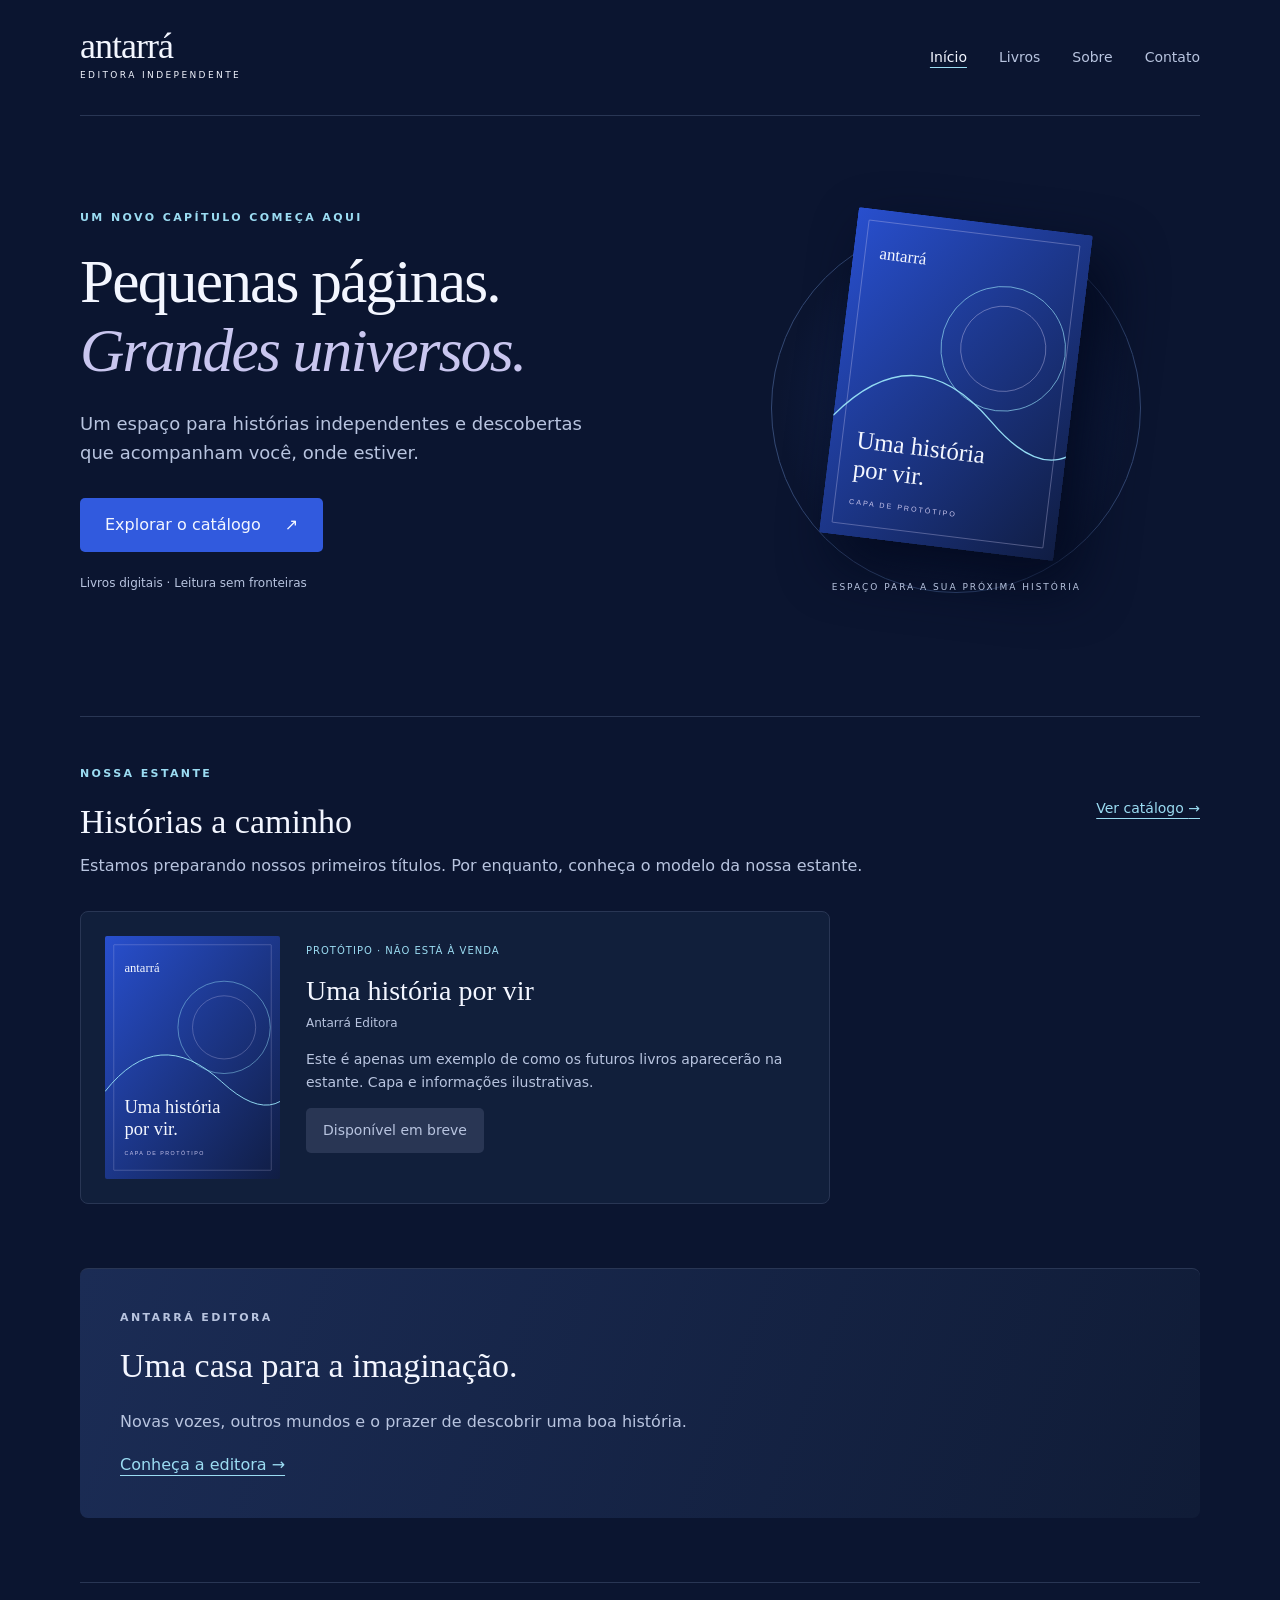
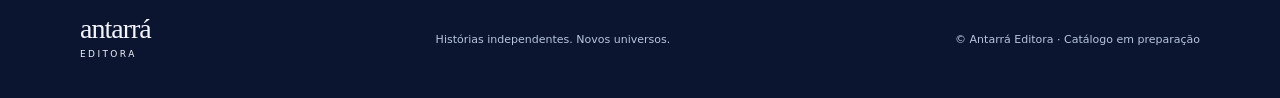
==== index.html @ 4601acd3 "Cria base da livraria Antarrá com catálogo JSON e guia para iniciantes" ====
<!doctype html>
<html lang="pt-BR">
<head><meta charset="utf-8"><meta name="viewport" content="width=device-width, initial-scale=1"><meta name="description" content="Antarrá Editora — histórias independentes, novos universos."><title>Início | Antarrá Editora</title><link rel="stylesheet" href="css/style.css"><script src="js/loja.js" defer></script></head>
<body><a class="skip" href="#conteudo">Pular para o conteúdo</a><header class="header wrap"><a class="brand" href="index.html" aria-label="Antarrá Editora, início">antarrá<span>EDITORA INDEPENDENTE</span></a><nav aria-label="Menu principal"><a href="index.html" aria-current="page">Início</a><a href="livros.html">Livros</a><a href="sobre.html">Sobre</a><a href="contato.html">Contato</a></nav></header><main id="conteudo"><section class="hero wrap"><div><p class="eyebrow">UM NOVO CAPÍTULO COMEÇA AQUI</p><h1>Pequenas páginas.<br><em>Grandes universos.</em></h1><p class="lead">Um espaço para histórias independentes e descobertas que acompanham você, onde estiver.</p><a class="button" href="livros.html">Explorar o catálogo <span aria-hidden="true">↗</span></a><p class="quiet">Livros digitais · Leitura sem fronteiras</p></div><div class="hero-art" aria-hidden="true"><div class="orbit"></div><img src="capas/prototipo.svg" alt="" width="360" height="500"><span class="art-caption">ESPAÇO PARA A SUA PRÓXIMA HISTÓRIA</span></div></section><section class="shelf wrap"><div class="section-heading"><div><p class="eyebrow">NOSSA ESTANTE</p><h2>Histórias a caminho</h2></div><a href="livros.html">Ver catálogo <span aria-hidden="true">→</span></a></div><p class="intro">Estamos preparando nossos primeiros títulos. Por enquanto, conheça o modelo da nossa estante.</p><div class="catalogo" data-catalogo aria-live="polite"><p>Carregando catálogo…</p></div><noscript><p>Ative o JavaScript para visualizar o catálogo.</p></noscript></section><section class="note wrap"><p class="eyebrow">ANTARRÁ EDITORA</p><h2>Uma casa para a imaginação.</h2><p>Novas vozes, outros mundos e o prazer de descobrir uma boa história.</p><a href="sobre.html">Conheça a editora →</a></section></main><footer class="wrap footer"><a class="brand" href="index.html">antarrá<span>EDITORA</span></a><p>Histórias independentes. Novos universos.</p><small>© Antarrá Editora · Catálogo em preparação</small></footer></body></html>
---- css/style.css ----
:root{--navy:#0b1530;--royal:#315ade;--cyan:#9bdcf2;--ice:#f3f6ff;--lavender:#c9c6ef;--muted:#b8c4df;--line:#293654}*{box-sizing:border-box}body{margin:0;background:var(--navy);color:var(--ice);font:16px/1.65 system-ui,sans-serif}a{color:inherit;text-underline-offset:5px}button,a{-webkit-tap-highlight-color:transparent}a:focus-visible,button:focus-visible{outline:3px solid var(--cyan);outline-offset:5px}.wrap{width:min(1120px,calc(100% - 48px));margin-inline:auto}.header{display:flex;align-items:center;justify-content:space-between;gap:24px;padding-block:28px;border-bottom:1px solid var(--line)}.brand{font:36px/1 Georgia,serif;text-decoration:none;letter-spacing:-1px}.brand span{display:block;font:9px/2.5 system-ui,sans-serif;letter-spacing:2.4px}nav{display:flex;gap:32px}nav a{text-decoration:none;font-size:14px;color:var(--muted)}nav a:hover,nav a[aria-current]{color:var(--ice)}nav a[aria-current]{text-decoration:underline;text-decoration-color:var(--cyan)}.hero{display:grid;grid-template-columns:1.2fr 1fr;align-items:center;gap:48px;padding-block:72px 88px}.eyebrow{font-size:11px;letter-spacing:2.4px;font-weight:650;color:var(--cyan);margin:0 0 20px}h1,h2,h3{font-family:Georgia,serif;font-weight:400;line-height:1.12;margin:0 0 24px}h1{font-size:clamp(40px,4.8vw,64px);letter-spacing:-1.8px}h2{font-size:34px}h3{font-size:28px}em{font-weight:400;color:var(--lavender)}.lead{font-size:18px;color:var(--muted);max-width:520px;margin-bottom:30px}.button{display:inline-flex;justify-content:center;align-items:center;gap:24px;border:1px solid transparent;border-radius:5px;background:var(--royal);color:var(--ice);padding:13px 24px;font:inherit;text-decoration:none;cursor:pointer}.button:hover{background:#4069ef}.quiet{font-size:12px;color:var(--muted);margin-top:22px}.hero-art{position:relative;display:flex;justify-content:center;align-items:center;min-height:440px;flex-direction:column}.hero-art img{width:236px;height:auto;transform:rotate(7deg);box-shadow:20px 24px 55px #030a20;z-index:1}.orbit{position:absolute;width:370px;height:370px;border:1px solid #334873;border-radius:50%;background:radial-gradient(circle,#25438a66,transparent 68%)}.art-caption{margin-top:32px;color:var(--muted);font-size:9px;letter-spacing:2px;z-index:1}.shelf{border-top:1px solid var(--line);padding-block:48px 64px}.section-heading{display:flex;justify-content:space-between;align-items:center;gap:20px}.section-heading h2{margin-bottom:12px}.section-heading a{font-size:14px;color:var(--cyan)}.intro{color:var(--muted);margin:0 0 32px}.catalogo{display:grid;grid-template-columns:repeat(2,minmax(0,1fr));gap:24px}.book{display:grid;grid-template-columns:130px minmax(0,1fr);gap:26px;background:#111f3b;border:1px solid var(--line);border-radius:8px;padding:24px}.book img{width:100%;height:auto;aspect-ratio:360/500;object-fit:cover}.book p{color:var(--muted);font-size:14px}.book h3{margin:12px 0 8px}.badge{font-size:10px;letter-spacing:1px;text-transform:uppercase;color:var(--cyan)}.book .author{font-size:12px;margin:0}.book .price{font-size:19px;color:var(--ice)}.book .button{font-size:14px;padding:10px 16px;width:100%}.button:disabled{background:#293654;color:var(--muted);cursor:default}.note{padding:40px;border-top:1px solid var(--line);background:linear-gradient(110deg,#1b2c55,#101c37);border-radius:8px;margin-bottom:64px}.note p{max-width:600px;color:var(--muted)}.note a{color:var(--cyan)}.footer{border-top:1px solid var(--line);display:flex;align-items:center;justify-content:space-between;gap:24px;padding-block:32px}.footer .brand{font-size:28px}.footer p,.footer small{font-size:11px;color:var(--muted)}.page-section{padding-block:64px 90px;min-height:65vh}.page-section .catalogo{margin-top:36px}.notice{padding:20px 24px;border:1px solid var(--line);border-left:3px solid var(--lavender);border-radius:4px;color:var(--muted);margin-block:28px}.notice h2{font-size:25px;color:var(--ice)}.prose{max-width:850px}.prose>p{max-width:650px;color:var(--muted)}.prose h2{margin-top:36px}.text-link{display:inline-block;margin-top:24px;color:var(--cyan)}dialog{background:#111f3b;color:var(--ice);border:1px solid var(--line);border-radius:10px;width:min(460px,calc(100% - 32px));padding:28px;max-height:85vh;overflow:auto}dialog::backdrop{background:#03091bcc}dialog h2{font-size:28px;margin-top:20px}.close{float:right;background:none;border:1px solid var(--line);color:var(--ice);border-radius:4px;padding:8px 12px;cursor:pointer}.language{display:block;border:1px solid var(--line);padding:14px;margin-top:12px;border-radius:4px;text-decoration:none}.language:hover{border-color:var(--cyan)}.skip{position:absolute;top:-100px;left:20px;background:var(--ice);color:var(--navy);padding:10px;z-index:5}.skip:focus{top:10px}@media(min-width:850px){.book:only-child{grid-column:1/-1;max-width:750px;grid-template-columns:175px minmax(0,1fr)}.book:only-child .button{width:auto}}@media(max-width:850px){.hero{gap:20px}.catalogo{grid-template-columns:1fr}.footer{flex-wrap:wrap}.hero-art img{width:190px}.orbit{width:290px;height:290px}}@media(max-width:600px){.wrap{width:calc(100% - 32px)}.header{flex-direction:column;gap:20px;padding-block:22px}nav{gap:26px}.hero{grid-template-columns:1fr;padding-block:44px;gap:8px}.hero-art{min-height:350px}.hero h1{font-size:44px}.hero-art img{width:185px}.section-heading{align-items:flex-start}.section-heading h2{font-size:28px}.book{grid-template-columns:90px minmax(0,1fr);padding:18px;gap:18px}.book h3{font-size:24px}.note{padding:26px}.footer{align-items:flex-start;flex-direction:column;gap:12px}.footer p{margin:0}.page-section{padding-block:40px 60px}h1{font-size:40px}.lead{font-size:16px}}@media(prefers-reduced-motion:no-preference){a,button{transition:background .15s,color .15s}}
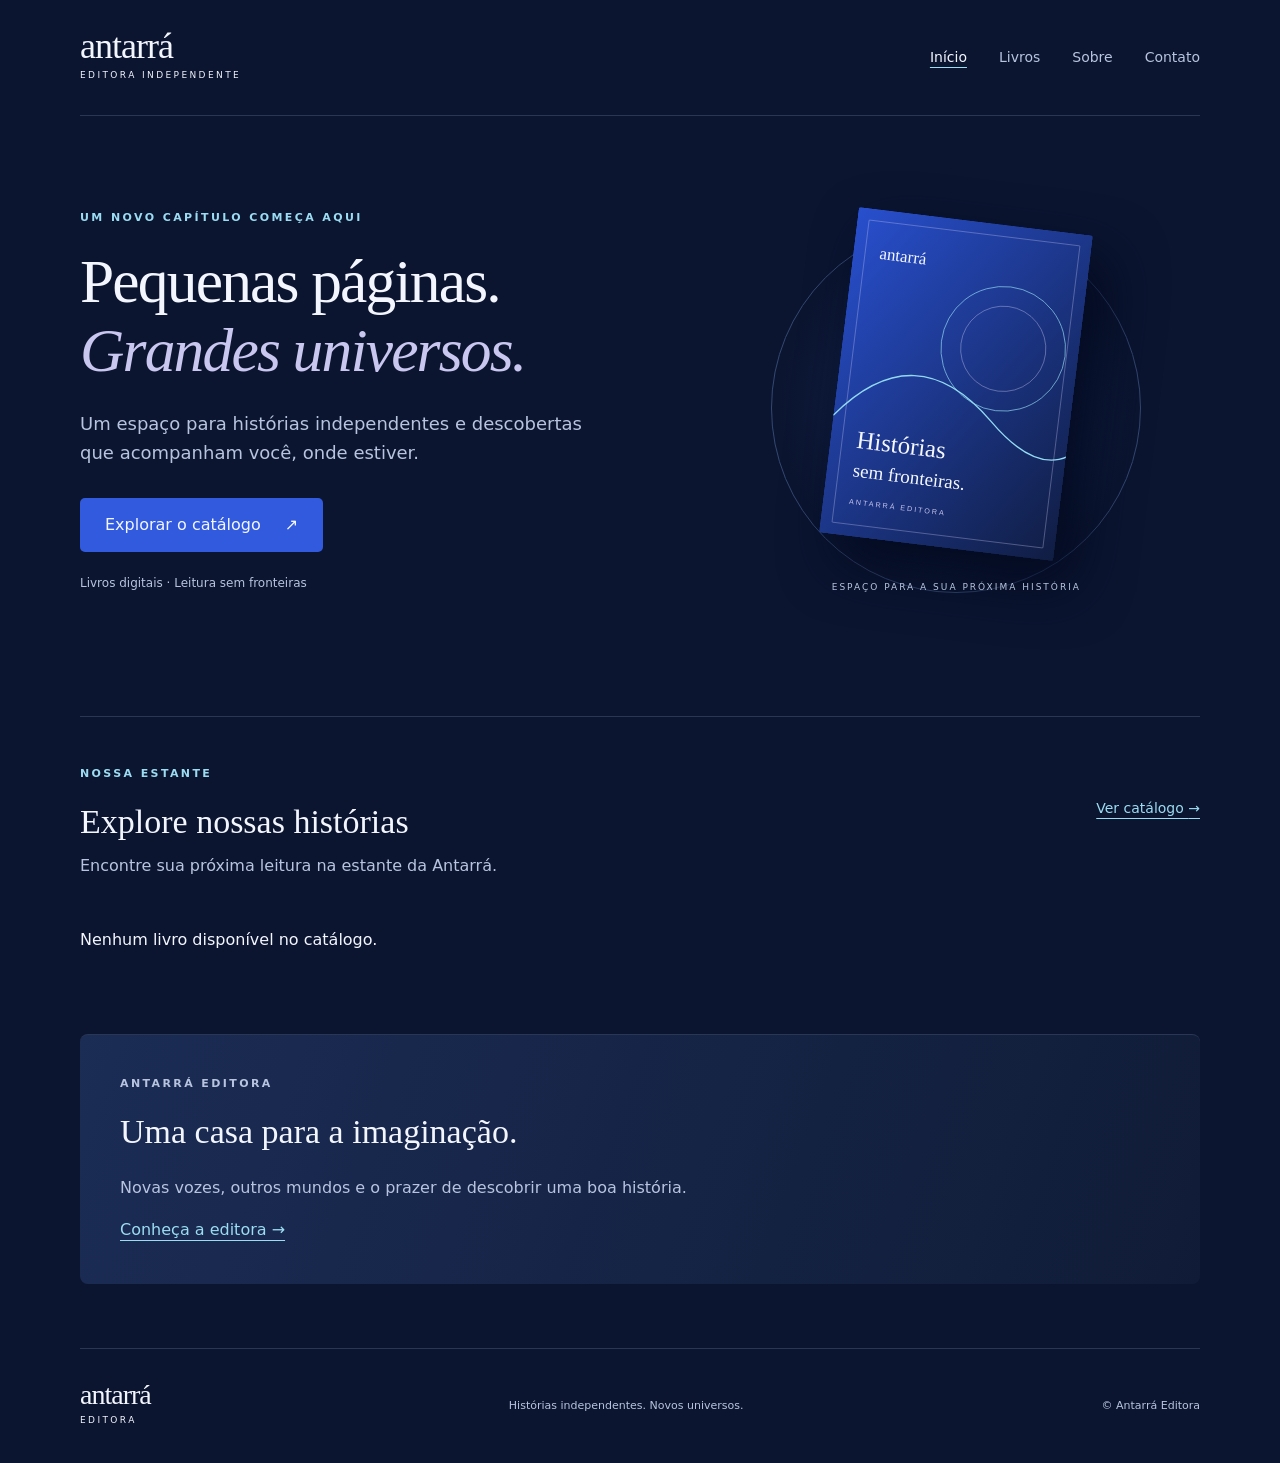
==== commit 8cae0a5e: "Remove avisos de desenvolvimento e prepara páginas públicas da livraria" ====
--- a/index.html
+++ b/index.html
@@ -1,4 +1,4 @@
 <!doctype html>
 <html lang="pt-BR">
 <head><meta charset="utf-8"><meta name="viewport" content="width=device-width, initial-scale=1"><meta name="description" content="Antarrá Editora — histórias independentes, novos universos."><title>Início | Antarrá Editora</title><link rel="stylesheet" href="css/style.css"><script src="js/loja.js" defer></script></head>
-<body><a class="skip" href="#conteudo">Pular para o conteúdo</a><header class="header wrap"><a class="brand" href="index.html" aria-label="Antarrá Editora, início">antarrá<span>EDITORA INDEPENDENTE</span></a><nav aria-label="Menu principal"><a href="index.html" aria-current="page">Início</a><a href="livros.html">Livros</a><a href="sobre.html">Sobre</a><a href="contato.html">Contato</a></nav></header><main id="conteudo"><section class="hero wrap"><div><p class="eyebrow">UM NOVO CAPÍTULO COMEÇA AQUI</p><h1>Pequenas páginas.<br><em>Grandes universos.</em></h1><p class="lead">Um espaço para histórias independentes e descobertas que acompanham você, onde estiver.</p><a class="button" href="livros.html">Explorar o catálogo <span aria-hidden="true">↗</span></a><p class="quiet">Livros digitais · Leitura sem fronteiras</p></div><div class="hero-art" aria-hidden="true"><div class="orbit"></div><img src="capas/prototipo.svg" alt="" width="360" height="500"><span class="art-caption">ESPAÇO PARA A SUA PRÓXIMA HISTÓRIA</span></div></section><section class="shelf wrap"><div class="section-heading"><div><p class="eyebrow">NOSSA ESTANTE</p><h2>Histórias a caminho</h2></div><a href="livros.html">Ver catálogo <span aria-hidden="true">→</span></a></div><p class="intro">Estamos preparando nossos primeiros títulos. Por enquanto, conheça o modelo da nossa estante.</p><div class="catalogo" data-catalogo aria-live="polite"><p>Carregando catálogo…</p></div><noscript><p>Ative o JavaScript para visualizar o catálogo.</p></noscript></section><section class="note wrap"><p class="eyebrow">ANTARRÁ EDITORA</p><h2>Uma casa para a imaginação.</h2><p>Novas vozes, outros mundos e o prazer de descobrir uma boa história.</p><a href="sobre.html">Conheça a editora →</a></section></main><footer class="wrap footer"><a class="brand" href="index.html">antarrá<span>EDITORA</span></a><p>Histórias independentes. Novos universos.</p><small>© Antarrá Editora · Catálogo em preparação</small></footer></body></html>
+<body><a class="skip" href="#conteudo">Pular para o conteúdo</a><header class="header wrap"><a class="brand" href="index.html" aria-label="Antarrá Editora, início">antarrá<span>EDITORA INDEPENDENTE</span></a><nav aria-label="Menu principal"><a href="index.html" aria-current="page">Início</a><a href="livros.html">Livros</a><a href="sobre.html">Sobre</a><a href="contato.html">Contato</a></nav></header><main id="conteudo"><section class="hero wrap"><div><p class="eyebrow">UM NOVO CAPÍTULO COMEÇA AQUI</p><h1>Pequenas páginas.<br><em>Grandes universos.</em></h1><p class="lead">Um espaço para histórias independentes e descobertas que acompanham você, onde estiver.</p><a class="button" href="livros.html">Explorar o catálogo <span aria-hidden="true">↗</span></a><p class="quiet">Livros digitais · Leitura sem fronteiras</p></div><div class="hero-art" aria-hidden="true"><div class="orbit"></div><img src="capas/editorial.svg" alt="" width="360" height="500"><span class="art-caption">ESPAÇO PARA A SUA PRÓXIMA HISTÓRIA</span></div></section><section class="shelf wrap"><div class="section-heading"><div><p class="eyebrow">NOSSA ESTANTE</p><h2>Explore nossas histórias</h2></div><a href="livros.html">Ver catálogo <span aria-hidden="true">→</span></a></div><p class="intro">Encontre sua próxima leitura na estante da Antarrá.</p><div class="catalogo" data-catalogo aria-live="polite"><p>Carregando catálogo…</p></div><noscript><p>Ative o JavaScript para visualizar o catálogo.</p></noscript></section><section class="note wrap"><p class="eyebrow">ANTARRÁ EDITORA</p><h2>Uma casa para a imaginação.</h2><p>Novas vozes, outros mundos e o prazer de descobrir uma boa história.</p><a href="sobre.html">Conheça a editora →</a></section></main><footer class="wrap footer"><a class="brand" href="index.html">antarrá<span>EDITORA</span></a><p>Histórias independentes. Novos universos.</p><small>© Antarrá Editora</small></footer></body></html>
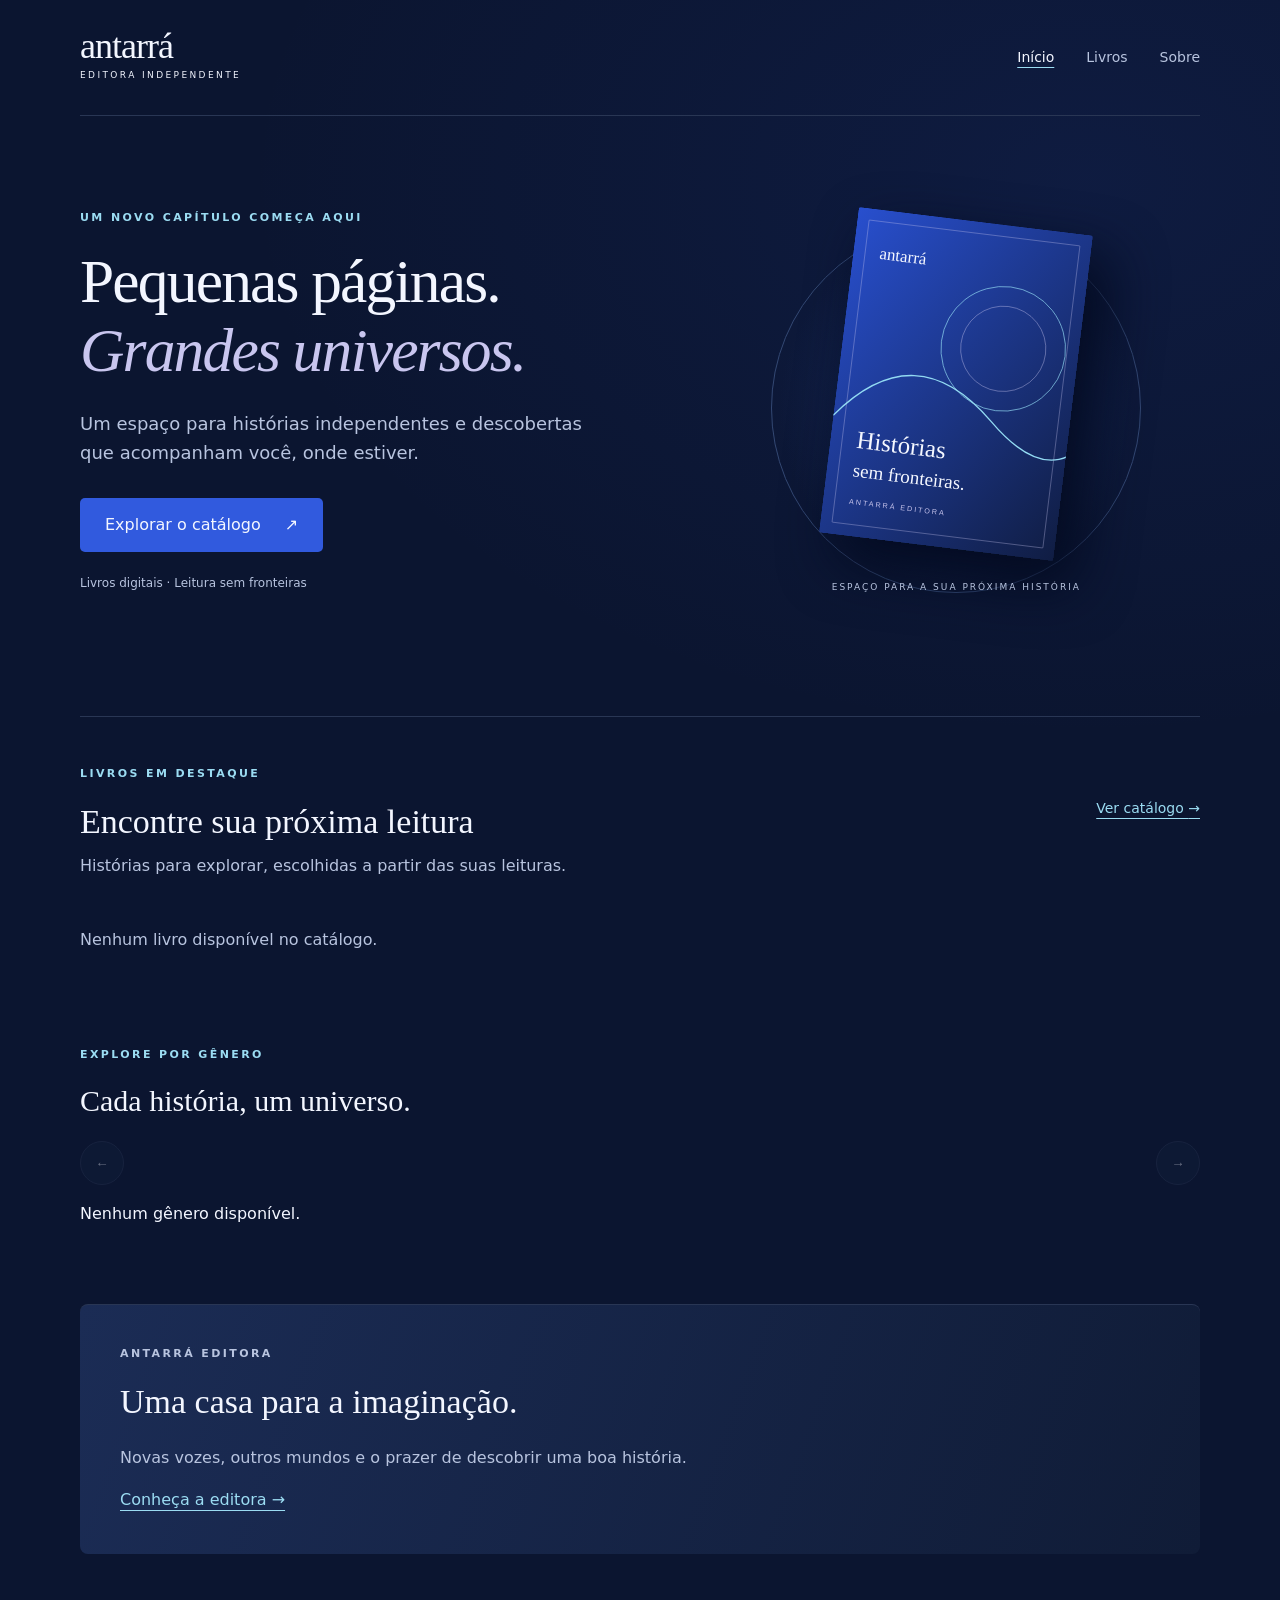
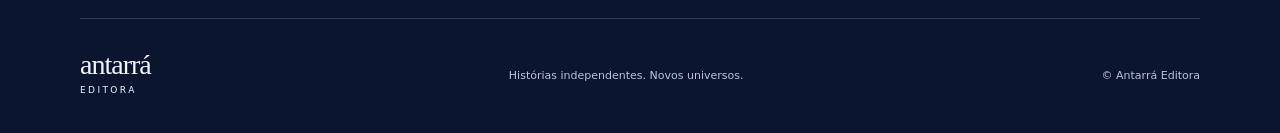
==== commit 92644842: "Evolui catálogo com gêneros, detalhes acessíveis, versões e destaques locais" ====
--- a/index.html
+++ b/index.html
@@ -1,4 +1,4 @@
 <!doctype html>
 <html lang="pt-BR">
 <head><meta charset="utf-8"><meta name="viewport" content="width=device-width, initial-scale=1"><meta name="description" content="Antarrá Editora — histórias independentes, novos universos."><title>Início | Antarrá Editora</title><link rel="stylesheet" href="css/style.css"><script src="js/loja.js" defer></script></head>
-<body><a class="skip" href="#conteudo">Pular para o conteúdo</a><header class="header wrap"><a class="brand" href="index.html" aria-label="Antarrá Editora, início">antarrá<span>EDITORA INDEPENDENTE</span></a><nav aria-label="Menu principal"><a href="index.html" aria-current="page">Início</a><a href="livros.html">Livros</a><a href="sobre.html">Sobre</a><a href="contato.html">Contato</a></nav></header><main id="conteudo"><section class="hero wrap"><div><p class="eyebrow">UM NOVO CAPÍTULO COMEÇA AQUI</p><h1>Pequenas páginas.<br><em>Grandes universos.</em></h1><p class="lead">Um espaço para histórias independentes e descobertas que acompanham você, onde estiver.</p><a class="button" href="livros.html">Explorar o catálogo <span aria-hidden="true">↗</span></a><p class="quiet">Livros digitais · Leitura sem fronteiras</p></div><div class="hero-art" aria-hidden="true"><div class="orbit"></div><img src="capas/editorial.svg" alt="" width="360" height="500"><span class="art-caption">ESPAÇO PARA A SUA PRÓXIMA HISTÓRIA</span></div></section><section class="shelf wrap"><div class="section-heading"><div><p class="eyebrow">NOSSA ESTANTE</p><h2>Explore nossas histórias</h2></div><a href="livros.html">Ver catálogo <span aria-hidden="true">→</span></a></div><p class="intro">Encontre sua próxima leitura na estante da Antarrá.</p><div class="catalogo" data-catalogo aria-live="polite"><p>Carregando catálogo…</p></div><noscript><p>Ative o JavaScript para visualizar o catálogo.</p></noscript></section><section class="note wrap"><p class="eyebrow">ANTARRÁ EDITORA</p><h2>Uma casa para a imaginação.</h2><p>Novas vozes, outros mundos e o prazer de descobrir uma boa história.</p><a href="sobre.html">Conheça a editora →</a></section></main><footer class="wrap footer"><a class="brand" href="index.html">antarrá<span>EDITORA</span></a><p>Histórias independentes. Novos universos.</p><small>© Antarrá Editora</small></footer></body></html>
+<body><a class="skip" href="#conteudo">Pular para o conteúdo</a><header class="header wrap"><a class="brand" href="index.html" aria-label="Antarrá Editora, início">antarrá<span>EDITORA INDEPENDENTE</span></a><nav aria-label="Menu principal"><a href="index.html" aria-current="page">Início</a><a href="livros.html">Livros</a><a href="sobre.html">Sobre</a></nav></header><main id="conteudo"><section class="hero wrap"><div><p class="eyebrow">UM NOVO CAPÍTULO COMEÇA AQUI</p><h1>Pequenas páginas.<br><em>Grandes universos.</em></h1><p class="lead">Um espaço para histórias independentes e descobertas que acompanham você, onde estiver.</p><a class="button" href="livros.html">Explorar o catálogo <span aria-hidden="true">↗</span></a><p class="quiet">Livros digitais · Leitura sem fronteiras</p></div><div class="hero-art" aria-hidden="true"><div class="orbit"></div><img src="capas/editorial.svg" alt="" width="360" height="500"><span class="art-caption">ESPAÇO PARA A SUA PRÓXIMA HISTÓRIA</span></div></section><section class="shelf wrap"><div class="section-heading"><div><p class="eyebrow">LIVROS EM DESTAQUE</p><h2>Encontre sua próxima leitura</h2></div><a href="livros.html">Ver catálogo <span aria-hidden="true">→</span></a></div><p class="intro">Histórias para explorar, escolhidas a partir das suas leituras.</p><div class="catalogo" data-catalogo="destaques" aria-live="polite"><p>Carregando catálogo…</p></div><noscript><p>Ative o JavaScript para visualizar o catálogo.</p></noscript></section><section class="genres wrap" aria-labelledby="generos-titulo"><p class="eyebrow">EXPLORE POR GÊNERO</p><h2 id="generos-titulo">Cada história, um universo.</h2><div class="genre-scroll"><button class="scroll-genre" type="button" data-scroll-generos="-1" aria-label="Rolar gêneros para a esquerda">←</button><nav class="genre-strip" data-generos-home aria-label="Gêneros literários"></nav><button class="scroll-genre" type="button" data-scroll-generos="1" aria-label="Rolar gêneros para a direita">→</button></div><p data-generos-vazio hidden>Nenhum gênero disponível.</p></section><section class="note wrap"><p class="eyebrow">ANTARRÁ EDITORA</p><h2>Uma casa para a imaginação.</h2><p>Novas vozes, outros mundos e o prazer de descobrir uma boa história.</p><a href="sobre.html">Conheça a editora →</a></section></main><footer class="wrap footer"><a class="brand" href="index.html">antarrá<span>EDITORA</span></a><p>Histórias independentes. Novos universos.</p><small>© Antarrá Editora</small></footer></body></html>
--- a/css/style.css
+++ b/css/style.css
@@ -1 +1,17 @@
 :root{--navy:#0b1530;--royal:#315ade;--cyan:#9bdcf2;--ice:#f3f6ff;--lavender:#c9c6ef;--muted:#b8c4df;--line:#293654}*{box-sizing:border-box}body{margin:0;background:var(--navy);color:var(--ice);font:16px/1.65 system-ui,sans-serif}a{color:inherit;text-underline-offset:5px}button,a{-webkit-tap-highlight-color:transparent}a:focus-visible,button:focus-visible{outline:3px solid var(--cyan);outline-offset:5px}.wrap{width:min(1120px,calc(100% - 48px));margin-inline:auto}.header{display:flex;align-items:center;justify-content:space-between;gap:24px;padding-block:28px;border-bottom:1px solid var(--line)}.brand{font:36px/1 Georgia,serif;text-decoration:none;letter-spacing:-1px}.brand span{display:block;font:9px/2.5 system-ui,sans-serif;letter-spacing:2.4px}nav{display:flex;gap:32px}nav a{text-decoration:none;font-size:14px;color:var(--muted)}nav a:hover,nav a[aria-current]{color:var(--ice)}nav a[aria-current]{text-decoration:underline;text-decoration-color:var(--cyan)}.hero{display:grid;grid-template-columns:1.2fr 1fr;align-items:center;gap:48px;padding-block:72px 88px}.eyebrow{font-size:11px;letter-spacing:2.4px;font-weight:650;color:var(--cyan);margin:0 0 20px}h1,h2,h3{font-family:Georgia,serif;font-weight:400;line-height:1.12;margin:0 0 24px}h1{font-size:clamp(40px,4.8vw,64px);letter-spacing:-1.8px}h2{font-size:34px}h3{font-size:28px}em{font-weight:400;color:var(--lavender)}.lead{font-size:18px;color:var(--muted);max-width:520px;margin-bottom:30px}.button{display:inline-flex;justify-content:center;align-items:center;gap:24px;border:1px solid transparent;border-radius:5px;background:var(--royal);color:var(--ice);padding:13px 24px;font:inherit;text-decoration:none;cursor:pointer}.button:hover{background:#4069ef}.quiet{font-size:12px;color:var(--muted);margin-top:22px}.hero-art{position:relative;display:flex;justify-content:center;align-items:center;min-height:440px;flex-direction:column}.hero-art img{width:236px;height:auto;transform:rotate(7deg);box-shadow:20px 24px 55px #030a20;z-index:1}.orbit{position:absolute;width:370px;height:370px;border:1px solid #334873;border-radius:50%;background:radial-gradient(circle,#25438a66,transparent 68%)}.art-caption{margin-top:32px;color:var(--muted);font-size:9px;letter-spacing:2px;z-index:1}.shelf{border-top:1px solid var(--line);padding-block:48px 64px}.section-heading{display:flex;justify-content:space-between;align-items:center;gap:20px}.section-heading h2{margin-bottom:12px}.section-heading a{font-size:14px;color:var(--cyan)}.intro{color:var(--muted);margin:0 0 32px}.catalogo{display:grid;grid-template-columns:repeat(2,minmax(0,1fr));gap:24px}.book{display:grid;grid-template-columns:130px minmax(0,1fr);gap:26px;background:#111f3b;border:1px solid var(--line);border-radius:8px;padding:24px}.book img{width:100%;height:auto;aspect-ratio:360/500;object-fit:cover}.book p{color:var(--muted);font-size:14px}.book h3{margin:12px 0 8px}.badge{font-size:10px;letter-spacing:1px;text-transform:uppercase;color:var(--cyan)}.book .author{font-size:12px;margin:0}.book .price{font-size:19px;color:var(--ice)}.book .button{font-size:14px;padding:10px 16px;width:100%}.button:disabled{background:#293654;color:var(--muted);cursor:default}.note{padding:40px;border-top:1px solid var(--line);background:linear-gradient(110deg,#1b2c55,#101c37);border-radius:8px;margin-bottom:64px}.note p{max-width:600px;color:var(--muted)}.note a{color:var(--cyan)}.footer{border-top:1px solid var(--line);display:flex;align-items:center;justify-content:space-between;gap:24px;padding-block:32px}.footer .brand{font-size:28px}.footer p,.footer small{font-size:11px;color:var(--muted)}.page-section{padding-block:64px 90px;min-height:65vh}.page-section .catalogo{margin-top:36px}.notice{padding:20px 24px;border:1px solid var(--line);border-left:3px solid var(--lavender);border-radius:4px;color:var(--muted);margin-block:28px}.notice h2{font-size:25px;color:var(--ice)}.prose{max-width:850px}.prose>p{max-width:650px;color:var(--muted)}.prose h2{margin-top:36px}.text-link{display:inline-block;margin-top:24px;color:var(--cyan)}dialog{background:#111f3b;color:var(--ice);border:1px solid var(--line);border-radius:10px;width:min(460px,calc(100% - 32px));padding:28px;max-height:85vh;overflow:auto}dialog::backdrop{background:#03091bcc}dialog h2{font-size:28px;margin-top:20px}.close{float:right;background:none;border:1px solid var(--line);color:var(--ice);border-radius:4px;padding:8px 12px;cursor:pointer}.language{display:block;border:1px solid var(--line);padding:14px;margin-top:12px;border-radius:4px;text-decoration:none}.language:hover{border-color:var(--cyan)}.skip{position:absolute;top:-100px;left:20px;background:var(--ice);color:var(--navy);padding:10px;z-index:5}.skip:focus{top:10px}@media(min-width:850px){.book:only-child{grid-column:1/-1;max-width:750px;grid-template-columns:175px minmax(0,1fr)}.book:only-child .button{width:auto}}@media(max-width:850px){.hero{gap:20px}.catalogo{grid-template-columns:1fr}.footer{flex-wrap:wrap}.hero-art img{width:190px}.orbit{width:290px;height:290px}}@media(max-width:600px){.wrap{width:calc(100% - 32px)}.header{flex-direction:column;gap:20px;padding-block:22px}nav{gap:26px}.hero{grid-template-columns:1fr;padding-block:44px;gap:8px}.hero-art{min-height:350px}.hero h1{font-size:44px}.hero-art img{width:185px}.section-heading{align-items:flex-start}.section-heading h2{font-size:28px}.book{grid-template-columns:90px minmax(0,1fr);padding:18px;gap:18px}.book h3{font-size:24px}.note{padding:26px}.footer{align-items:flex-start;flex-direction:column;gap:12px}.footer p{margin:0}.page-section{padding-block:40px 60px}h1{font-size:40px}.lead{font-size:16px}}@media(prefers-reduced-motion:no-preference){a,button{transition:background .15s,color .15s}}
+
+/* Evolução do catálogo: gêneros, detalhes e versões. */
+body{--genre-accent:var(--cyan);--genre-glow:#315ade18;background-image:radial-gradient(ellipse at 85% 20%,var(--genre-glow),transparent 55%);background-attachment:fixed}
+body[data-tema="romance"]{--genre-accent:#f1b2c6;--genre-glow:#a23f6528}
+body[data-tema="misterio"]{--genre-accent:#b0bddc;--genre-glow:#53638822}
+body[data-tema="ficcao"]{--genre-accent:#9be9f3;--genre-glow:#168bb524}
+body[data-tema="aventura"]{--genre-accent:#e6cc92;--genre-glow:#957b2420}
+body[data-tema="drama"]{--genre-accent:#c6b5ee;--genre-glow:#78529824}
+body[data-tema="reflexao"]{--genre-accent:#d8c59f;--genre-glow:#8f784020}
+.genres{padding-block:12px 60px}.genres h2{font-size:30px}.genre-scroll{display:flex;align-items:center;gap:12px;min-width:0}.genre-strip{overflow-x:auto;overscroll-behavior-inline:contain;scrollbar-width:thin;display:flex;gap:12px;padding:8px 4px;min-width:0;flex:1}.genre-chip{display:inline-flex;align-items:center;flex-shrink:0;white-space:nowrap;text-decoration:none;font:inherit;font-size:14px;min-height:44px;padding:10px 16px;border:1px solid var(--line);border-radius:24px;background:#111f3b;color:var(--muted);cursor:pointer}.genre-chip:hover,.genre-chip[aria-pressed="true"]{color:var(--ice);border-color:var(--genre-accent);background:#203253}.scroll-genre{flex-shrink:0;min-width:44px;min-height:44px;color:var(--ice);border:1px solid var(--line);background:#111f3b;border-radius:50%;cursor:pointer}.scroll-genre:disabled{opacity:.4;cursor:default}.library-layout{display:grid;grid-template-columns:175px minmax(0,1fr);gap:32px;margin-top:40px}.genre-sidebar{min-width:0}.filter-title{font:600 13px/1.5 system-ui,sans-serif;color:var(--muted);text-transform:uppercase;letter-spacing:1.5px}.genre-options{display:flex;flex-direction:column;gap:10px}.genre-options .genre-chip{white-space:normal;text-align:left;border-radius:5px;justify-content:flex-start}.results-title{font-size:30px;color:var(--genre-accent)}.library-results{min-width:0}.library-results .catalogo{margin-top:24px}.catalogo .book{grid-template-columns:105px minmax(0,1fr);min-width:0;gap:20px;padding:20px;max-width:none;grid-column:auto}.book-copy{min-width:0;display:flex;flex-direction:column;align-items:flex-start}.book h3,.book p,.book-dialog h2,.version-title{overflow-wrap:anywhere}.book-open{padding:0;border:0;background:none;align-self:start;cursor:pointer;line-height:0;border-radius:4px}.book-open img{border-radius:3px;box-shadow:6px 10px 20px #030a2055}.book-open:focus-visible,.title-open:focus-visible,.genre-chip:focus-visible,.scroll-genre:focus-visible{outline:3px solid var(--cyan);outline-offset:4px}.title-open{color:inherit;font:inherit;text-align:left;background:none;border:0;padding:0;cursor:pointer}.title-open:hover{color:var(--genre-accent)}.book .badge{color:var(--genre-accent)}.book .button{margin-top:auto;min-height:44px;width:auto}.card-description{display:-webkit-box;-webkit-line-clamp:3;-webkit-box-orient:vertical;overflow:hidden}.book-copy .price{font-size:16px}.book-copy h3{font-size:25px}.modal-open{overflow:hidden}.book-dialog{width:min(900px,calc(100% - 32px));max-height:90dvh;padding:28px}.dialog-heading{display:flex;justify-content:space-between;align-items:flex-start;gap:20px;margin-bottom:26px}.dialog-heading h2{margin:0;line-height:1.2;flex:1;min-width:0}.dialog-heading .close{float:none;flex-shrink:0;min-height:44px}.book-details{display:grid;grid-template-columns:minmax(160px,250px) minmax(0,1fr);gap:36px}.book-details>img{width:100%;height:auto;border-radius:4px;box-shadow:10px 18px 30px #030a2066;align-self:start}.details-copy{min-width:0}.details-copy .author{margin-top:0;color:var(--muted)}.details-copy h3{font-size:24px;margin-bottom:10px}.details-copy .badge{color:var(--genre-accent)}.synopsis{white-space:pre-line;overflow-wrap:anywhere}.description-short{color:var(--muted)}.book-metadata{display:grid;grid-template-columns:auto 1fr;gap:6px 18px;font-size:14px;margin-block:24px}.book-metadata dt{color:var(--muted)}.book-metadata dd{margin:0;overflow-wrap:anywhere}.available-languages{font-size:13px;color:var(--muted)}.details-copy .price,.version-row .price{font-size:20px}.versions-dialog{width:min(520px,calc(100% - 32px))}.version-row{border-top:1px solid var(--line);padding-block:20px}.version-row h3{font:600 17px/1.5 system-ui,sans-serif;margin:0}.version-row p{font-size:14px;color:var(--muted);margin:8px 0 16px}.version-row .button{min-height:44px}.unavailable{color:var(--muted);background:#293654;cursor:default}.empty-catalog{color:var(--muted);grid-column:1/-1}.close:focus-visible{outline:3px solid var(--cyan);outline-offset:3px}
+@media(min-width:1000px){[data-catalogo="destaques"]{grid-template-columns:repeat(2,minmax(0,1fr))}}
+@media(max-width:1050px){.library-results .catalogo{grid-template-columns:1fr}}
+@media(max-width:700px){.library-layout{grid-template-columns:minmax(0,1fr);gap:20px}.genre-options{flex-direction:row;overflow-x:auto;padding:5px;gap:10px}.genre-options .genre-chip{white-space:nowrap}.filter-title{margin-bottom:10px}.book-details{grid-template-columns:minmax(0,1fr);gap:24px}.book-details>img{width:min(190px,75%);justify-self:center}.book-dialog{padding:20px}.dialog-heading{gap:12px}.dialog-heading h2{font-size:26px}.genres{padding-bottom:40px}.genre-scroll{gap:6px}.scroll-genre{min-width:40px}.genre-chip{font-size:13px}.hero-art{overflow:hidden}}
+@media(max-width:400px){.catalogo .book{grid-template-columns:78px minmax(0,1fr);gap:14px;padding:16px}.book-copy h3{font-size:23px}.book-copy .price{font-size:14px}.book .button{padding:10px 14px}.dialog-heading h2{font-size:24px}}
+@media(prefers-reduced-motion:no-preference){.book-open img{transition:transform .22s,box-shadow .22s}.book-open:hover img{transform:translateY(-5px) scale(1.025);box-shadow:8px 17px 25px #030a2088}dialog[open]{animation:panel-in .22s ease-out}dialog[open]::backdrop{animation:backdrop-in .22s ease-out}.book-details>img{animation:cover-in .26s ease-out}@keyframes panel-in{from{opacity:0;transform:translateY(12px) scale(.98)}to{opacity:1;transform:none}}@keyframes cover-in{from{transform:translateY(8px) scale(.96)}to{transform:none}}@keyframes backdrop-in{from{opacity:0}to{opacity:1}}}
+@media(prefers-reduced-motion:reduce){*,*::before,*::after{scroll-behavior:auto!important;animation:none!important;transition:none!important}}
